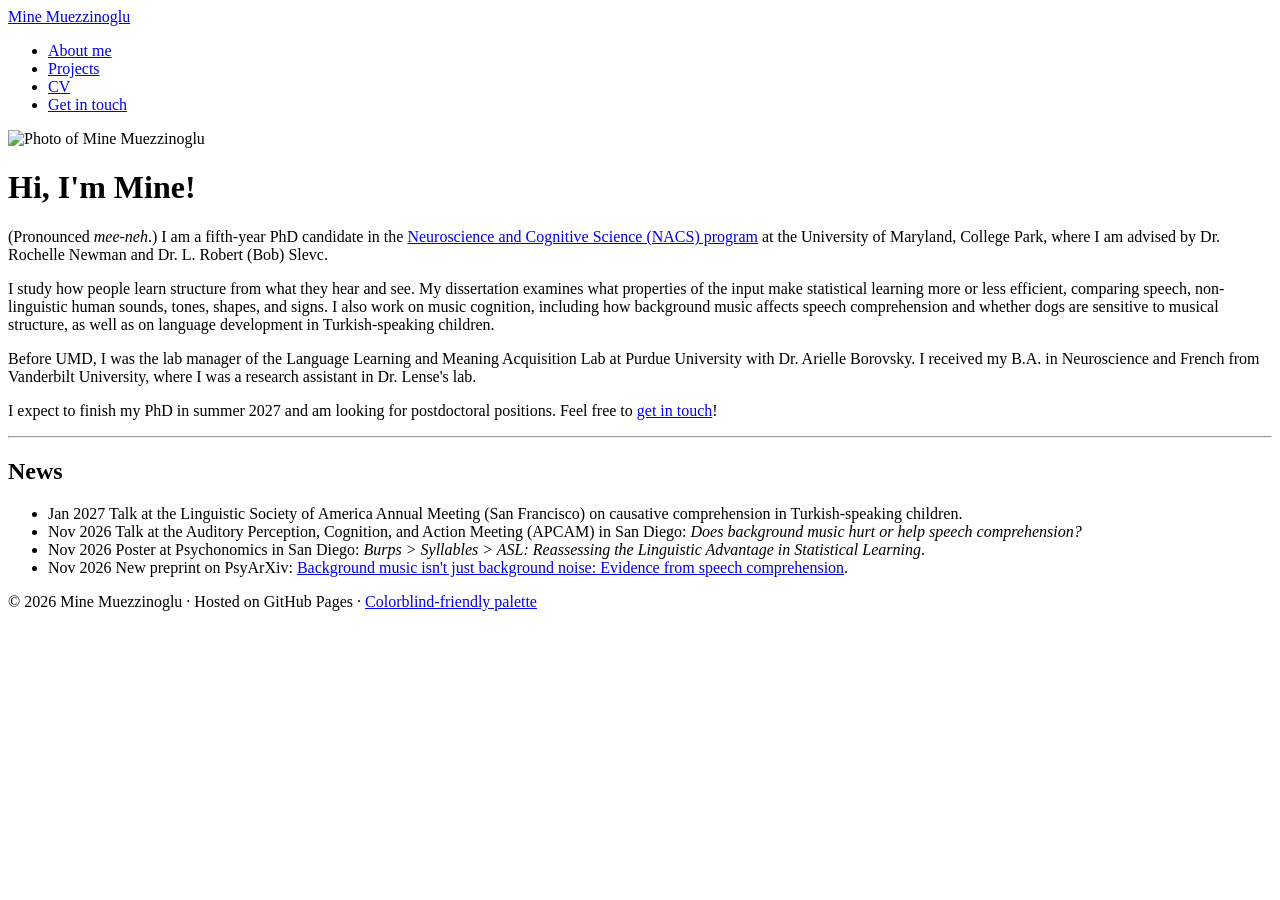
==== index.html @ dc1f16a3 "Add files via upload" ====
<!DOCTYPE html>
<html lang="en">
<head>
    <meta charset="UTF-8">
    <meta name="viewport" content="width=device-width, initial-scale=1.0">
    <meta name="description" content="Mine Muezzinoglu, PhD candidate in Neuroscience and Cognitive Science at the University of Maryland, College Park">
    <meta name="author" content="Mine Muezzinoglu">
    <title>Mine Muezzinoglu | About</title>
    <link rel="stylesheet" href="styles.css">
</head>

<body>
    <header class="site-header">
        <nav class="nav">
            <a class="site-name" href="index.html">Mine Muezzinoglu</a>
            <ul>
                <li><a href="index.html" class="current">About me</a></li>
                <li><a href="projects.html">Projects</a></li>
                <li><a href="cv.html">CV</a></li>
                <li><a href="contact.html">Get in touch</a></li>
            </ul>
        </nav>
    </header>

    <main>
        <div class="intro">
            <!-- To add your photo: upload it to the repository as "profile.jpg" -->
            <img src="profile.jpg" alt="Photo of Mine Muezzinoglu">

            <div class="text">
                <h1>Hi, I'm Mine!</h1>
                <p>
                    (Pronounced <em>mee-neh</em>.) I am a fifth-year PhD candidate in the
                    <a href="https://nacs.umd.edu/" target="_blank" rel="noopener">Neuroscience and Cognitive Science (NACS) program</a>
                    at the University of Maryland, College Park, where I am advised by
                    Dr. Rochelle Newman and Dr. L. Robert (Bob) Slevc.
                </p>
                <p>
                    I study how people learn structure from what they hear and see. My dissertation
                    examines what properties of the input make statistical learning more or less
                    efficient, comparing speech, non-linguistic human sounds, tones, shapes, and signs.
                    I also work on music cognition, including how background music affects speech
                    comprehension and whether dogs are sensitive to musical structure, as well as on
                    language development in Turkish-speaking children.
                </p>
                <p>
                    Before UMD, I was the lab manager of the Language Learning and Meaning Acquisition
                    Lab at Purdue University with Dr. Arielle Borovsky. I received my B.A. in Neuroscience
                    and French from Vanderbilt University, where I was a research assistant in Dr. Lense's lab.
                </p>
                <p>
                    I expect to finish my PhD in summer 2027 and am looking for postdoctoral positions.
                    Feel free to <a href="contact.html">get in touch</a>!
                </p>
                <!-- Optional: add a line about life outside the lab here. -->
            </div>
        </div>

        <hr class="divider">

        <h2>News</h2>
        <!-- Add new items at the top; delete old ones whenever you like. -->
        <ul class="news">
            <li><span class="date">Jan 2027</span> Talk at the Linguistic Society of America Annual Meeting (San Francisco) on causative comprehension in Turkish-speaking children.</li>
            <li><span class="date">Nov 2026</span> Talk at the Auditory Perception, Cognition, and Action Meeting (APCAM) in San Diego: <em>Does background music hurt or help speech comprehension?</em></li>
            <li><span class="date">Nov 2026</span> Poster at Psychonomics in San Diego: <em>Burps &gt; Syllables &gt; ASL: Reassessing the Linguistic Advantage in Statistical Learning</em>.</li>
            <li><span class="date">Nov 2026</span> New preprint on PsyArXiv: <a href="https://doi.org/10.31234/osf.io/7gezt_v1" target="_blank" rel="noopener">Background music isn't just background noise: Evidence from speech comprehension</a>.</li>
        </ul>
    </main>

    <footer>
        &copy; 2026 Mine Muezzinoglu &middot; Hosted on GitHub Pages &middot;
        <a href="https://davidmathlogic.com/colorblind/" target="_blank" rel="noopener">Colorblind-friendly palette</a>
    </footer>
</body>
</html>
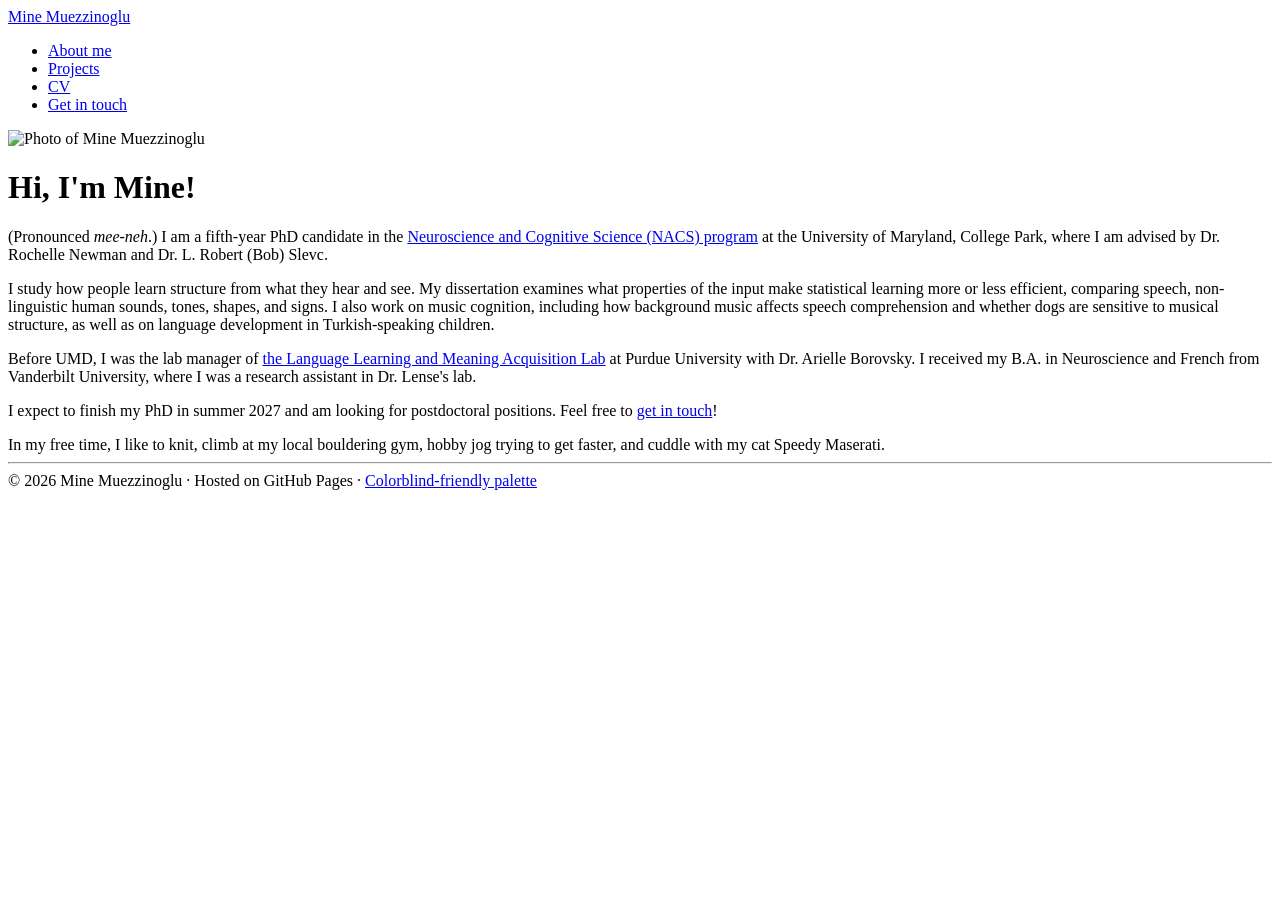
==== commit 5c2ee5b4: "Update index.html" ====
--- a/index.html
+++ b/index.html
@@ -24,8 +24,7 @@
 
     <main>
         <div class="intro">
-            <!-- To add your photo: upload it to the repository as "profile.jpg" -->
-            <img src="profile.jpg" alt="Photo of Mine Muezzinoglu">
+            <img src="minepic.jpg" alt="Photo of Mine Muezzinoglu">
 
             <div class="text">
                 <h1>Hi, I'm Mine!</h1>
@@ -44,29 +43,20 @@
                     language development in Turkish-speaking children.
                 </p>
                 <p>
-                    Before UMD, I was the lab manager of the Language Learning and Meaning Acquisition
-                    Lab at Purdue University with Dr. Arielle Borovsky. I received my B.A. in Neuroscience
+                    Before UMD, I was the lab manager of <a href="https://llamalab.hhs.purdue.edu/" target="_blank" rel="noopener">the Language Learning and Meaning Acquisition Lab</a>
+                    at Purdue University with Dr. Arielle Borovsky. I received my B.A. in Neuroscience
                     and French from Vanderbilt University, where I was a research assistant in Dr. Lense's lab.
                 </p>
                 <p>
                     I expect to finish my PhD in summer 2027 and am looking for postdoctoral positions.
                     Feel free to <a href="contact.html">get in touch</a>!
                 </p>
-                <!-- Optional: add a line about life outside the lab here. -->
+                    In my free time, I like to knit, climb at my local bouldering gym, hobby jog trying to get faster, and cuddle with my cat Speedy Maserati.
             </div>
         </div>
 
         <hr class="divider">
 
-        <h2>News</h2>
-        <!-- Add new items at the top; delete old ones whenever you like. -->
-        <ul class="news">
-            <li><span class="date">Jan 2027</span> Talk at the Linguistic Society of America Annual Meeting (San Francisco) on causative comprehension in Turkish-speaking children.</li>
-            <li><span class="date">Nov 2026</span> Talk at the Auditory Perception, Cognition, and Action Meeting (APCAM) in San Diego: <em>Does background music hurt or help speech comprehension?</em></li>
-            <li><span class="date">Nov 2026</span> Poster at Psychonomics in San Diego: <em>Burps &gt; Syllables &gt; ASL: Reassessing the Linguistic Advantage in Statistical Learning</em>.</li>
-            <li><span class="date">Nov 2026</span> New preprint on PsyArXiv: <a href="https://doi.org/10.31234/osf.io/7gezt_v1" target="_blank" rel="noopener">Background music isn't just background noise: Evidence from speech comprehension</a>.</li>
-        </ul>
-    </main>
 
     <footer>
         &copy; 2026 Mine Muezzinoglu &middot; Hosted on GitHub Pages &middot;
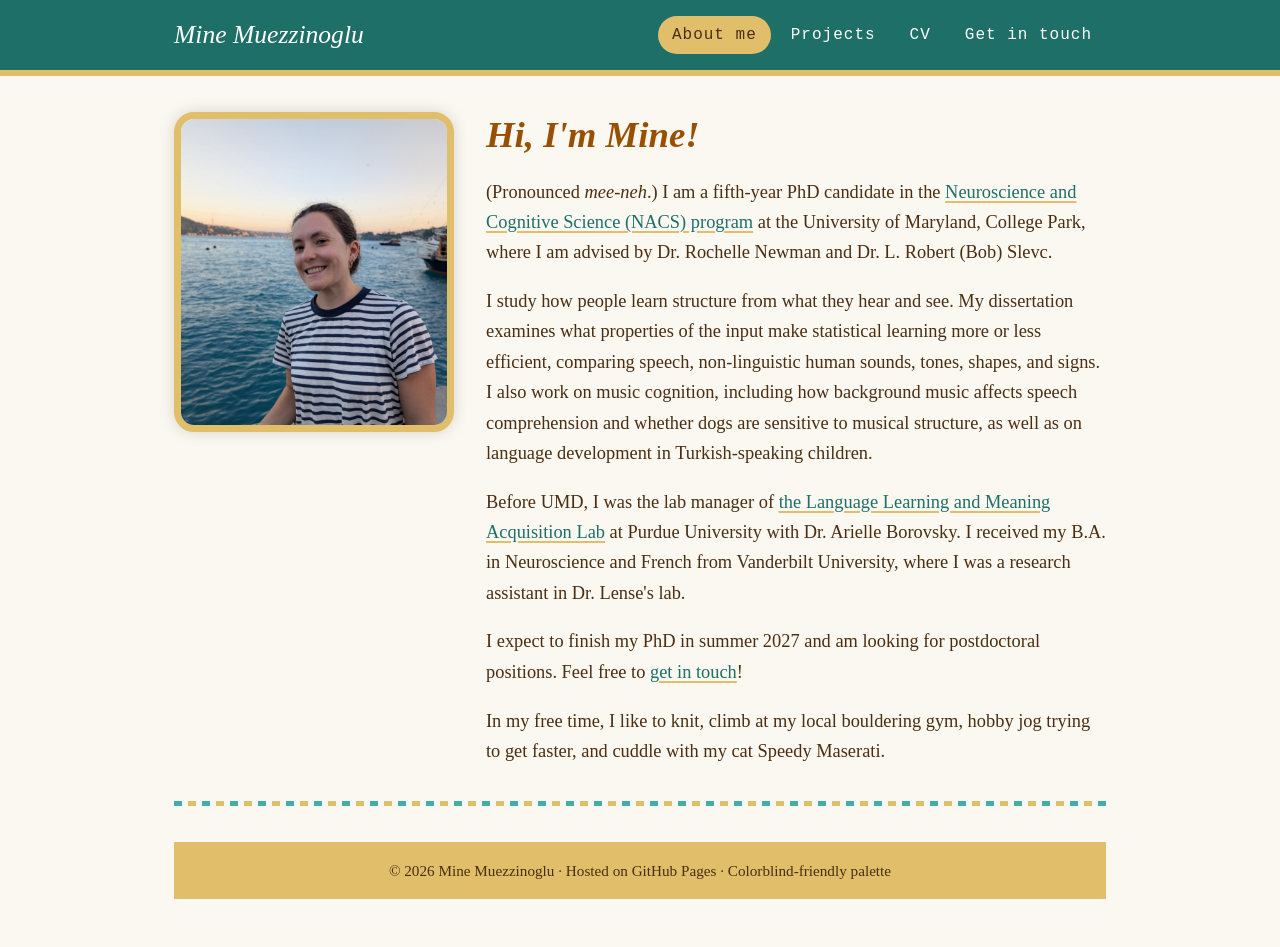
==== commit a029b78e: "Update index.html" ====
--- a/index.html
+++ b/index.html
@@ -24,7 +24,7 @@
 
     <main>
         <div class="intro">
-            <img src="minepic.jpg" alt="Photo of Mine Muezzinoglu">
+            <img src="minepic.JPG" alt="Photo of Mine Muezzinoglu">
 
             <div class="text">
                 <h1>Hi, I'm Mine!</h1>
--- a/styles.css
+++ b/styles.css
@@ -0,0 +1,300 @@
+/* =========================================================
+   Mine Muezzinoglu — personal website styles
+   Palette (colorblind-friendly, from davidmathlogic.com/colorblind):
+     teal  #40B0A6   sand  #E1BE6A   brown #994F00
+   Darker shades below are used for text so it stays readable.
+   To change a color everywhere, edit it once here.
+   ========================================================= */
+
+:root {
+    --teal: #40B0A6;
+    --teal-dark: #1E6F67;   /* links and text in teal */
+    --sand: #E1BE6A;
+    --sand-light: #F6EBCF;
+    --brown: #994F00;       /* headings */
+    --brown-dark: #4A2E12;  /* body text */
+    --cream: #FBF8F1;       /* page background */
+    --white: #FFFFFF;
+}
+
+* { box-sizing: border-box; }
+
+body {
+    margin: 0;
+    background-color: var(--cream);
+    color: var(--brown-dark);
+    font-family: Georgia, 'Times New Roman', Times, serif;
+    font-size: 1.15rem;
+    line-height: 1.65;
+}
+
+/* ---------- Top navigation bar ---------- */
+.site-header {
+    background-color: var(--teal-dark);
+    border-bottom: 6px solid var(--sand);
+}
+
+.nav {
+    max-width: 980px;
+    margin: 0 auto;
+    padding: 14px 24px;
+    display: flex;
+    align-items: center;
+    justify-content: space-between;
+    flex-wrap: wrap;
+    gap: 10px;
+}
+
+.nav .site-name {
+    color: var(--white);
+    font-size: 1.6rem;
+    font-style: italic;
+    text-decoration: none;
+}
+
+.nav ul {
+    list-style: none;
+    margin: 0;
+    padding: 0;
+    display: flex;
+    flex-wrap: wrap;
+    gap: 6px;
+}
+
+.nav ul a {
+    display: block;
+    color: var(--white);
+    text-decoration: none;
+    font-family: 'Courier New', Courier, monospace;
+    font-size: 1rem;
+    letter-spacing: 1px;
+    padding: 6px 14px;
+    border-radius: 20px;
+    transition: background-color 0.2s ease;
+}
+
+.nav ul a:hover,
+.nav ul a:focus-visible {
+    background-color: var(--teal);
+}
+
+/* Highlights the page you are on */
+.nav ul a.current {
+    background-color: var(--sand);
+    color: var(--brown-dark);
+}
+
+/* ---------- Page content ---------- */
+main {
+    max-width: 980px;
+    margin: 0 auto;
+    padding: 36px 24px 48px;
+}
+
+h1, h2, h3 {
+    color: var(--brown);
+    line-height: 1.25;
+}
+
+h1 {
+    font-size: 2.3rem;
+    font-style: italic;
+    margin: 0 0 0.5rem;
+}
+
+h2 {
+    font-family: 'Courier New', Courier, monospace;
+    letter-spacing: 2px;
+    font-size: 1.5rem;
+    margin-top: 2.2rem;
+}
+
+a {
+    color: var(--teal-dark);
+    text-decoration: underline;
+    text-decoration-color: var(--sand);
+    text-decoration-thickness: 2px;
+    text-underline-offset: 3px;
+}
+
+a:hover {
+    color: var(--brown);
+}
+
+/* Dashed divider, like the sample site, in the new colors */
+hr.divider {
+    border: none;
+    height: 5px;
+    margin: 2.2rem 0;
+    background-image: repeating-linear-gradient(90deg,
+        var(--teal), var(--teal) 8px,
+        transparent 8px, transparent 14px,
+        var(--sand) 14px, var(--sand) 22px,
+        transparent 22px, transparent 28px);
+}
+
+/* ---------- About page ---------- */
+.intro {
+    display: flex;
+    gap: 32px;
+    align-items: flex-start;
+    flex-wrap: wrap;
+}
+
+.intro img {
+    width: 280px;
+    max-width: 100%;
+    height: auto;
+    border: 7px solid var(--sand);
+    border-radius: 20px;
+    box-shadow: 0 0 15px rgba(0, 0, 0, 0.15);
+}
+
+.intro .text {
+    flex: 1;
+    min-width: 280px;
+}
+
+.intro .text p:first-child { margin-top: 0; }
+
+.news {
+    list-style: none;
+    padding: 0;
+}
+
+.news li {
+    padding: 10px 14px;
+    margin-bottom: 8px;
+    background-color: var(--white);
+    border-left: 5px solid var(--teal);
+    border-radius: 6px;
+}
+
+.news .date {
+    font-family: 'Courier New', Courier, monospace;
+    font-weight: bold;
+    color: var(--brown);
+    margin-right: 8px;
+}
+
+/* ---------- Projects page (click-to-open boxes) ---------- */
+details.project {
+    background-color: var(--white);
+    border-left: 6px solid var(--teal);
+    border-radius: 8px;
+    margin: 14px 0;
+    box-shadow: 0 1px 4px rgba(0, 0, 0, 0.08);
+}
+
+details.project summary {
+    cursor: pointer;
+    padding: 14px 18px;
+    font-size: 1.2rem;
+    font-weight: bold;
+    color: var(--teal-dark);
+    list-style: none;
+}
+
+details.project summary::-webkit-details-marker { display: none; }
+
+details.project summary::before {
+    content: "+";
+    display: inline-block;
+    width: 1.3em;
+    color: var(--brown);
+    font-family: 'Courier New', Courier, monospace;
+}
+
+details.project[open] summary::before { content: "–"; }
+
+details.project summary:hover { background-color: var(--sand-light); }
+
+details.project summary:focus-visible {
+    outline: 3px solid var(--sand);
+    outline-offset: 2px;
+}
+
+details.project .body {
+    padding: 0 22px 16px;
+    border-top: 2px dashed var(--sand);
+}
+
+.tags {
+    margin: 12px 0 0;
+    padding: 0;
+    list-style: none;
+    display: flex;
+    flex-wrap: wrap;
+    gap: 6px;
+}
+
+.tags li {
+    font-family: 'Courier New', Courier, monospace;
+    font-size: 0.85rem;
+    background-color: var(--sand-light);
+    color: var(--brown-dark);
+    padding: 2px 10px;
+    border-radius: 12px;
+}
+
+.links-row a { margin-right: 14px; }
+
+/* ---------- CV page ---------- */
+.button {
+    display: inline-block;
+    background-color: var(--teal-dark);
+    color: var(--white);
+    text-decoration: none;
+    padding: 10px 20px;
+    border-radius: 24px;
+    font-family: 'Courier New', Courier, monospace;
+    letter-spacing: 1px;
+}
+
+.button:hover { background-color: var(--brown); color: var(--white); }
+
+.cv-frame {
+    width: 100%;
+    height: 85vh;
+    margin-top: 20px;
+    border: 4px solid var(--sand);
+    border-radius: 10px;
+    background-color: var(--white);
+}
+
+/* ---------- Contact page ---------- */
+.contact-list {
+    list-style: none;
+    padding: 0;
+}
+
+.contact-list li {
+    margin: 10px 0;
+}
+
+.contact-list .label {
+    display: inline-block;
+    min-width: 150px;
+    font-family: 'Courier New', Courier, monospace;
+    color: var(--brown);
+    font-weight: bold;
+}
+
+/* ---------- Footer ---------- */
+footer {
+    background-color: var(--sand);
+    color: var(--brown-dark);
+    text-align: center;
+    padding: 16px;
+    font-size: 0.95rem;
+}
+
+footer a { color: var(--brown-dark); }
+
+/* ---------- Small screens ---------- */
+@media (max-width: 600px) {
+    body { font-size: 1.05rem; }
+    h1 { font-size: 1.9rem; }
+    .nav { justify-content: center; }
+    .intro img { width: 220px; margin: 0 auto; }
+}
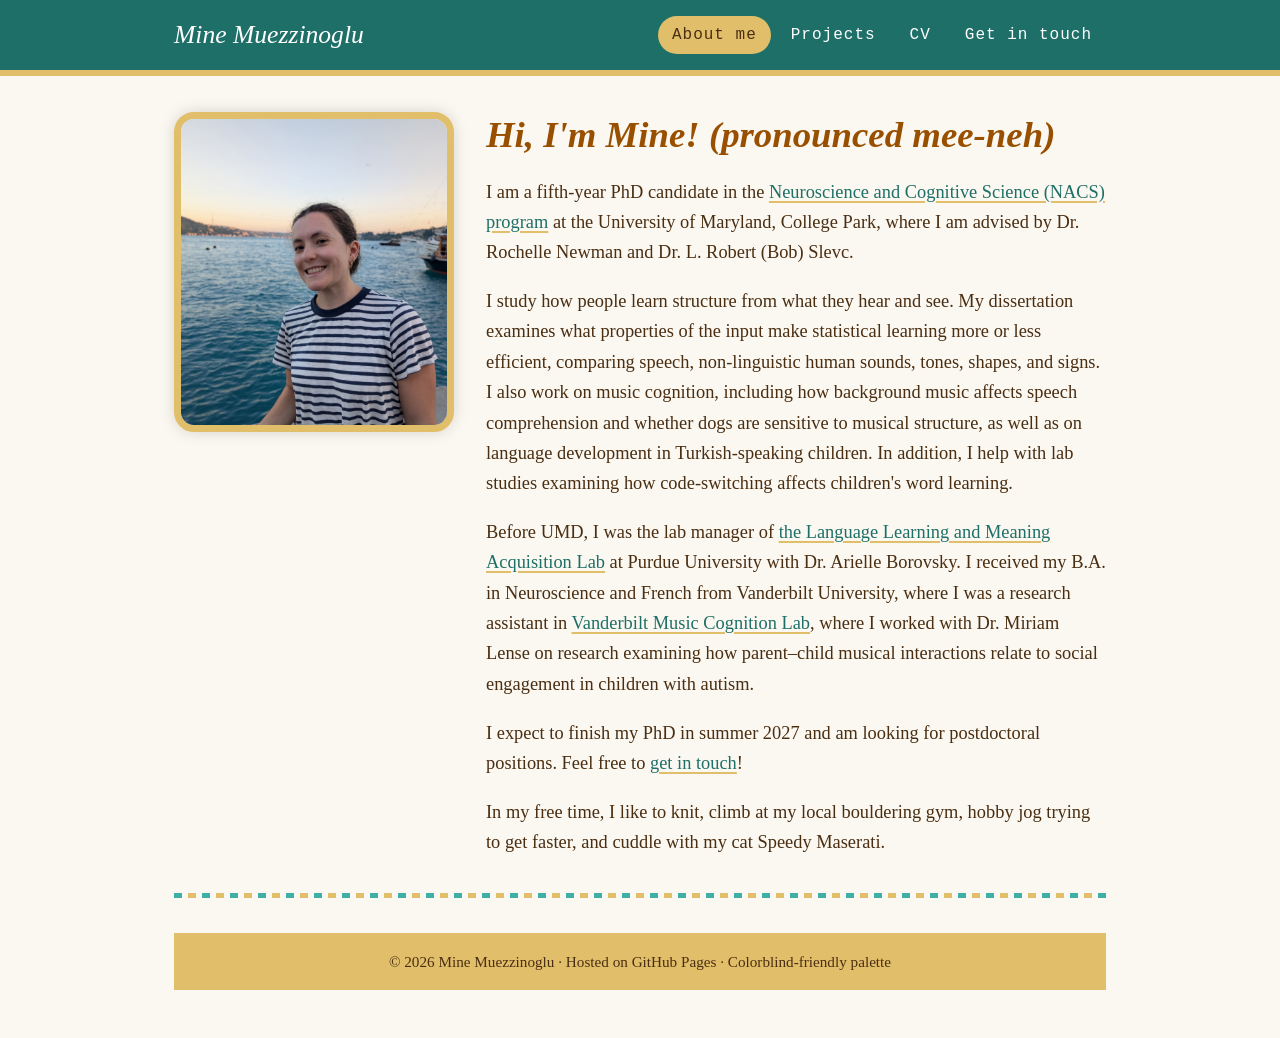
==== commit 2d0cc65a: "Update index.html" ====
--- a/index.html
+++ b/index.html
@@ -27,31 +27,32 @@
             <img src="minepic.JPG" alt="Photo of Mine Muezzinoglu">
 
             <div class="text">
-                <h1>Hi, I'm Mine!</h1>
-                <p>
-                    (Pronounced <em>mee-neh</em>.) I am a fifth-year PhD candidate in the
-                    <a href="https://nacs.umd.edu/" target="_blank" rel="noopener">Neuroscience and Cognitive Science (NACS) program</a>
-                    at the University of Maryland, College Park, where I am advised by
-                    Dr. Rochelle Newman and Dr. L. Robert (Bob) Slevc.
-                </p>
-                <p>
-                    I study how people learn structure from what they hear and see. My dissertation
-                    examines what properties of the input make statistical learning more or less
-                    efficient, comparing speech, non-linguistic human sounds, tones, shapes, and signs.
-                    I also work on music cognition, including how background music affects speech
-                    comprehension and whether dogs are sensitive to musical structure, as well as on
-                    language development in Turkish-speaking children.
-                </p>
-                <p>
-                    Before UMD, I was the lab manager of <a href="https://llamalab.hhs.purdue.edu/" target="_blank" rel="noopener">the Language Learning and Meaning Acquisition Lab</a>
-                    at Purdue University with Dr. Arielle Borovsky. I received my B.A. in Neuroscience
-                    and French from Vanderbilt University, where I was a research assistant in Dr. Lense's lab.
-                </p>
-                <p>
-                    I expect to finish my PhD in summer 2027 and am looking for postdoctoral positions.
-                    Feel free to <a href="contact.html">get in touch</a>!
-                </p>
-                    In my free time, I like to knit, climb at my local bouldering gym, hobby jog trying to get faster, and cuddle with my cat Speedy Maserati.
+            <h1>Hi, I'm Mine! <span class="pronounce">(pronounced <em>mee-neh</em>)</span></h1>
+            <p>
+        I am a fifth-year PhD candidate in the
+        <a href="https://nacs.umd.edu/" target="_blank" rel="noopener">Neuroscience and Cognitive Science (NACS) program</a>
+        at the University of Maryland, College Park, where I am advised by
+        Dr. Rochelle Newman and Dr. L. Robert (Bob) Slevc.
+            </p>
+            <p>
+        I study how people learn structure from what they hear and see. My dissertation
+        examines what properties of the input make statistical learning more or less
+        efficient, comparing speech, non-linguistic human sounds, tones, shapes, and signs.
+        I also work on music cognition, including how background music affects speech
+        comprehension and whether dogs are sensitive to musical structure, as well as on
+        language development in Turkish-speaking children. In addition, I help with lab
+        studies examining how code-switching affects children's word learning.
+            </p>
+            <p>
+        Before UMD, I was the lab manager of <a href="https://llamalab.hhs.purdue.edu/" target="_blank" rel="noopener">the Language Learning   and Meaning Acquisition Lab</a>
+        at Purdue University with Dr. Arielle Borovsky. I received my B.A. in Neuroscience
+        and French from Vanderbilt University, where I was a research assistant in <a href="https://www.vumc.org/music-cognition-lab/" target="_blank" rel="noopener">Vanderbilt Music Cognition Lab</a>, where I worked with Dr. Miriam Lense on research examining how parent–child musical interactions relate to social engagement in children with autism.
+            </p>
+             <p>
+        I expect to finish my PhD in summer 2027 and am looking for postdoctoral positions.
+        Feel free to <a href="contact.html">get in touch</a>!
+            </p>
+        In my free time, I like to knit, climb at my local bouldering gym, hobby jog trying to get faster, and cuddle with my cat Speedy Maserati.
             </div>
         </div>
 
